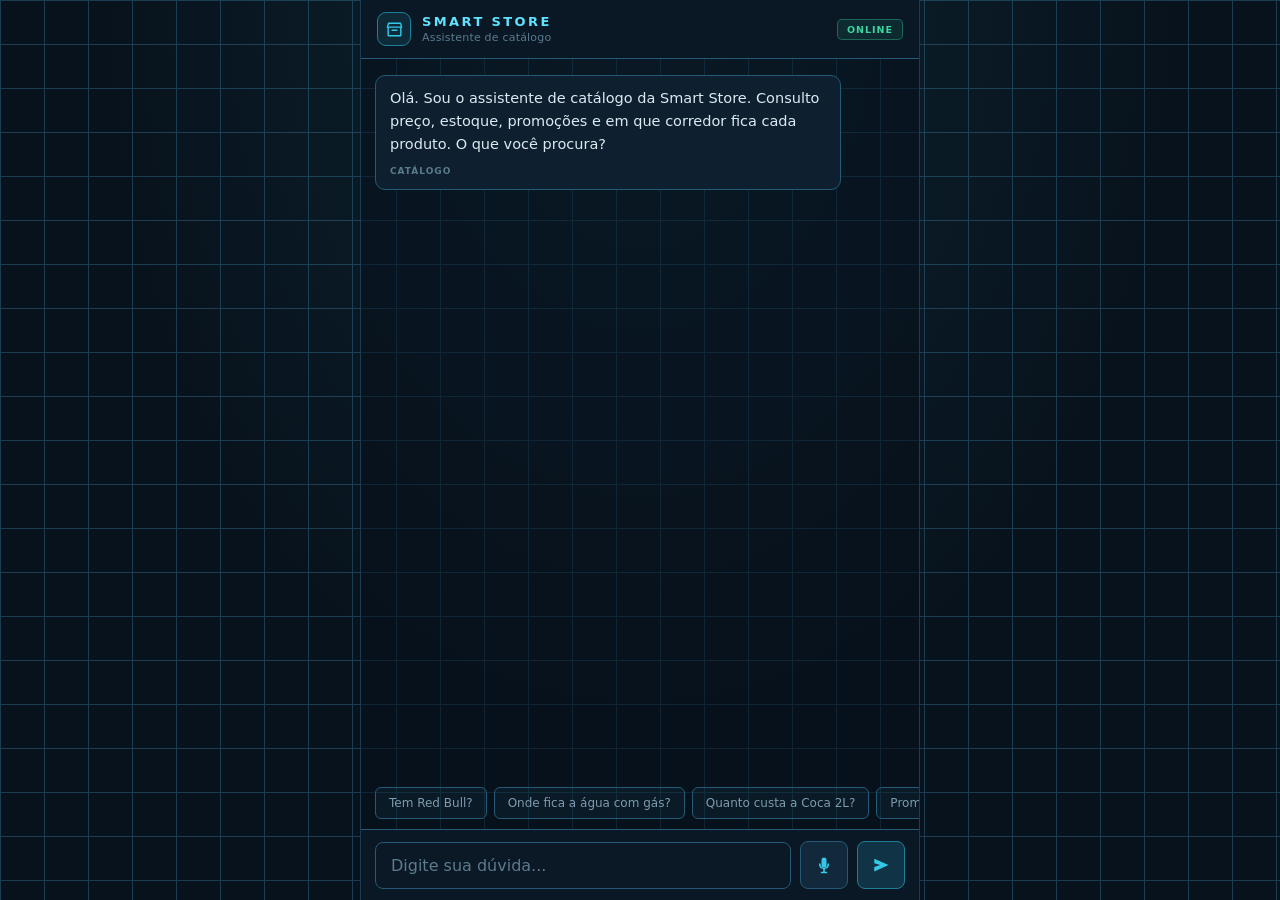
==== AutonomousStore/Smart-store-PWA/index.html @ eeba686d "Smart Store: app do cliente e painel admin como PWA" ====
<!DOCTYPE html>
<html lang="pt-BR">
<head>
<meta charset="utf-8">
<meta name="viewport" content="width=device-width, initial-scale=1, viewport-fit=cover, maximum-scale=1, user-scalable=no">
<meta name="theme-color" content="#0A1420">
<meta name="apple-mobile-web-app-capable" content="yes">
<meta name="apple-mobile-web-app-status-bar-style" content="black-translucent">
<meta name="description" content="Assistente de catálogo da Smart Store — preço, estoque, promoções e localização dos produtos.">
<link rel="manifest" href="manifest.webmanifest">
<link rel="apple-touch-icon" href="icons/icon-192.png">
<title>Smart Store — Catálogo</title>
<style>
  :root{
    --bg:#08121C; --bg2:#0B1826; --panel:#0E2030; --panel2:#12293B;
    --linha:#1B3C52; --linha2:#245A76;
    --ciano:#35C8E8; --ciano-forte:#5FE3FF; --ciano-fraco:#1E7E99;
    --txt:#DCE9F0; --dim:#7E9BAD; --dim2:#5B7B8E;
    --ok:#3ED6A0; --alerta:#F0A93C; --erro:#F06A6A;
    --topo: env(safe-area-inset-top, 0px);
    --base: env(safe-area-inset-bottom, 0px);
  }
  *{box-sizing:border-box;margin:0;padding:0;-webkit-tap-highlight-color:transparent}
  html,body{height:100%;overflow:hidden}
  body{
    font-family:'Segoe UI',system-ui,-apple-system,sans-serif;
    background:var(--bg); color:var(--txt);
    display:flex; flex-direction:column; align-items:center;
  }
  body::before{
    content:"";position:fixed;inset:0;z-index:-1;
    background:
      radial-gradient(ellipse at 50% 0%, rgba(53,200,232,.10), transparent 60%),
      linear-gradient(var(--linha) 1px, transparent 1px),
      linear-gradient(90deg, var(--linha) 1px, transparent 1px),
      var(--bg);
    background-size:auto, 44px 44px, 44px 44px, auto;
  }

  /* no celular ocupa a tela toda; no desktop vira uma coluna centralizada */
  .app{
    width:100%; max-width:560px; height:100%;
    display:flex; flex-direction:column; position:relative;
    background:rgba(8,18,28,.55);
  }
  @media(min-width:600px){
    .app{border-left:1px solid var(--linha);border-right:1px solid var(--linha)}
  }

  /* ---------- topo ---------- */
  header{
    padding:calc(12px + var(--topo)) 16px 12px;
    background:rgba(11,24,38,.92);
    border-bottom:1px solid var(--linha2);
    display:flex; align-items:center; gap:11px; flex-shrink:0;
  }
  .marca{
    width:34px;height:34px;border-radius:9px;flex-shrink:0;
    border:1px solid var(--ciano-fraco);background:rgba(53,200,232,.10);
    display:flex;align-items:center;justify-content:center;color:var(--ciano);
  }
  header h1{
    font-size:13px;font-weight:700;color:var(--ciano-forte);
    letter-spacing:2.4px;text-transform:uppercase;line-height:1.3;
  }
  header p{font-size:11px;color:var(--dim2);letter-spacing:.2px}
  .estado{
    margin-left:auto;font-size:9.5px;font-weight:700;letter-spacing:1px;text-transform:uppercase;
    color:var(--ok);border:1px solid rgba(62,214,160,.35);background:rgba(62,214,160,.10);
    padding:4px 9px;border-radius:5px;
  }
  .estado.ouvindo{color:var(--alerta);border-color:rgba(240,169,60,.35);background:rgba(240,169,60,.10)}
  .estado.pensando{color:var(--ciano);border-color:rgba(53,200,232,.35);background:rgba(53,200,232,.10)}

  /* ---------- conversa ---------- */
  .log{flex:1;overflow-y:auto;padding:16px 14px;display:flex;flex-direction:column;gap:10px;-webkit-overflow-scrolling:touch}
  .log::-webkit-scrollbar{width:5px}
  .log::-webkit-scrollbar-thumb{background:var(--linha2);border-radius:3px}

  .msg{max-width:88%;font-size:14.5px;line-height:1.6;padding:11px 14px;border-radius:10px;white-space:pre-line;word-break:break-word}
  .eu{align-self:flex-end;background:rgba(53,200,232,.14);border:1px solid var(--ciano-fraco);color:#E6F7FC}
  .ass{align-self:flex-start;background:var(--panel);border:1px solid var(--linha2)}
  .via{font-size:9px;color:var(--dim2);margin-top:7px;display:block;font-weight:700;text-transform:uppercase;letter-spacing:1px}

  .card{align-self:flex-start;width:92%;background:var(--panel);border:1px solid var(--linha2);border-radius:10px;padding:12px 14px;font-size:13px}
  .card h4{font-size:13px;font-weight:700;margin-bottom:9px;color:var(--ciano-forte);letter-spacing:.3px}
  .lin{display:flex;justify-content:space-between;gap:12px;padding:6px 0;border-bottom:1px solid var(--linha)}
  .lin:last-child{border:0}
  .lin span:first-child{color:var(--dim2);flex-shrink:0;font-size:12px}
  .lin span:last-child{text-align:right;font-weight:600}
  .marca-tag{display:inline-block;font-size:9px;padding:3px 8px;border-radius:4px;margin-left:7px;font-weight:700;letter-spacing:.6px;text-transform:uppercase;vertical-align:middle}
  .m-ok{background:rgba(62,214,160,.12);color:var(--ok);border:1px solid rgba(62,214,160,.3)}
  .m-no{background:rgba(240,106,106,.12);color:var(--erro);border:1px solid rgba(240,106,106,.3)}
  .m-pr{background:rgba(240,169,60,.12);color:var(--alerta);border:1px solid rgba(240,169,60,.3)}

  .pts{align-self:flex-start;background:var(--panel);border:1px solid var(--linha2);border-radius:10px;padding:13px 17px;display:flex;gap:5px}
  .pts i{width:6px;height:6px;border-radius:50%;background:var(--ciano);animation:pi 1.2s infinite}
  .pts i:nth-child(2){animation-delay:.2s}
  .pts i:nth-child(3){animation-delay:.4s}
  @keyframes pi{0%,60%,100%{opacity:.25}30%{opacity:1}}

  /* ---------- sugestões ---------- */
  .chips{display:flex;gap:7px;padding:0 14px 10px;overflow-x:auto;flex-shrink:0;scrollbar-width:none}
  .chips::-webkit-scrollbar{display:none}
  .chip{
    white-space:nowrap;font-size:12px;padding:8px 13px;border-radius:6px;flex-shrink:0;
    background:rgba(53,200,232,.06);border:1px solid var(--linha2);color:var(--dim);
    font-family:inherit;font-weight:500;
  }
  .chip:active{background:rgba(53,200,232,.16);color:var(--ciano-forte)}

  /* ---------- barra ---------- */
  .barra{
    display:flex;gap:9px;align-items:center;
    padding:11px 14px calc(11px + var(--base));
    background:rgba(11,24,38,.96);border-top:1px solid var(--linha2);flex-shrink:0;
  }
  .barra input{
    flex:1;min-width:0;background:var(--bg2);border:1px solid var(--linha2);border-radius:8px;
    padding:13px 15px;font-size:16px;font-family:inherit;color:var(--txt);
  }
  .barra input::placeholder{color:var(--dim2)}
  .barra input:focus{outline:0;border-color:var(--ciano);box-shadow:0 0 0 3px rgba(53,200,232,.12)}
  .bt{
    width:48px;height:48px;flex-shrink:0;border-radius:8px;
    display:flex;align-items:center;justify-content:center;
    border:1px solid var(--linha2);background:var(--panel2);color:var(--ciano);
  }
  .bt.enviar{background:rgba(53,200,232,.16);border-color:var(--ciano-fraco)}
  .bt.gravando{background:rgba(240,106,106,.18);border-color:var(--erro);color:var(--erro);animation:pu 1.1s infinite}
  .bt:disabled{opacity:.35}
  @keyframes pu{0%,100%{transform:scale(1)}50%{transform:scale(1.07)}}

  /* ---------- instalar ---------- */
  .instalar{
    position:absolute;left:12px;right:12px;bottom:calc(126px + var(--base));
    background:var(--panel);border:1px solid var(--ciano-fraco);border-radius:10px;
    padding:12px 14px;display:none;align-items:center;gap:11px;font-size:13px;z-index:20;
  }
  .instalar.on{display:flex}
  .instalar button{background:rgba(53,200,232,.18);border:1px solid var(--ciano-fraco);color:var(--ciano-forte);padding:8px 14px;border-radius:6px;font-weight:700;font-family:inherit;font-size:12.5px;margin-left:auto}
  .instalar .x{background:transparent;border:0;color:var(--dim2);padding:8px;margin-left:0}
</style>
</head>
<body>

<div class="app">

<header>
  <div class="marca">
    <svg width="19" height="19" viewBox="0 0 24 24" fill="none" stroke="currentColor" stroke-width="1.8" stroke-linecap="round" stroke-linejoin="round">
      <path d="M3 9l1.5-5h15L21 9"/><path d="M4 9h16v10a1 1 0 0 1-1 1H5a1 1 0 0 1-1-1z"/><path d="M9 13h6"/>
    </svg>
  </div>
  <div>
    <h1>Smart Store</h1>
    <p>Assistente de catálogo</p>
  </div>
  <div class="estado" id="estado">online</div>
</header>

<div class="log" id="log"></div>

<div class="chips" id="chips"></div>

<div class="barra">
  <input id="entrada" placeholder="Digite sua dúvida..." autocomplete="off" enterkeyhint="send">
  <button class="bt" id="mic" aria-label="Falar">
    <svg width="20" height="20" viewBox="0 0 24 24" fill="currentColor"><path d="M12 15a3 3 0 0 0 3-3V6a3 3 0 0 0-6 0v6a3 3 0 0 0 3 3z"/><path d="M18 11a1 1 0 1 0-2 0 4 4 0 0 1-8 0 1 1 0 1 0-2 0 6 6 0 0 0 5 5.91V20H9a1 1 0 1 0 0 2h6a1 1 0 1 0 0-2h-2v-3.09A6 6 0 0 0 18 11z"/></svg>
  </button>
  <button class="bt enviar" id="enviar" aria-label="Enviar">
    <svg width="18" height="18" viewBox="0 0 24 24" fill="currentColor"><path d="M3 20.5v-6l8-2.5-8-2.5v-6l19 8.5z"/></svg>
  </button>
</div>

<div class="instalar" id="instalar">
  <div>Instalar na tela inicial</div>
  <button id="btInstalar">Instalar</button>
  <button class="x" id="btFechar" aria-label="Fechar">✕</button>
</div>

</div>

<script src="shared/dados.js"></script>
<script>
const log=document.getElementById('log'), entrada=document.getElementById('entrada'),
      estado=document.getElementById('estado');
const HIST=[];

function setEstado(e){
  estado.className='estado'+(e?' '+e:'');
  estado.textContent = e || 'online';
}

/* ---------- entrada por voz (opcional) ---------- */
const SR = window.SpeechRecognition || window.webkitSpeechRecognition;
let rec=null, gravando=false;
const mic=document.getElementById('mic');

if(SR){
  rec=new SR(); rec.lang='pt-BR'; rec.continuous=false; rec.interimResults=true;
  rec.onstart=()=>{ gravando=true; mic.classList.add('gravando'); setEstado('ouvindo'); };
  rec.onresult=ev=>{
    let t='';
    for(let i=ev.resultIndex;i<ev.results.length;i++) t+=ev.results[i][0].transcript;
    entrada.value=t;
    if(ev.results[ev.results.length-1].isFinal) enviar(t);
  };
  rec.onerror=()=>{ gravando=false; mic.classList.remove('gravando'); setEstado(''); };
  rec.onend=()=>{ gravando=false; mic.classList.remove('gravando'); if(estado.textContent==='ouvindo') setEstado(''); };
}else{
  mic.disabled=true;
}
mic.onclick=()=>{
  if(!rec) return;
  if(gravando){ rec.stop(); return; }
  try{ rec.start(); }catch(e){}
};

/* ---------- render ---------- */
function bolha(txt, quem, via){
  const d=document.createElement('div');
  d.className='msg '+quem; d.textContent=txt;
  if(via){ const s=document.createElement('span'); s.className='via'; s.textContent=via; d.appendChild(s); }
  log.appendChild(d); log.scrollTop=log.scrollHeight; return d;
}
function cartao(c){
  const d=document.createElement('div'); d.className='card';
  let tags = c.esgotado ? '<span class="marca-tag m-no">esgotado</span>' : '<span class="marca-tag m-ok">em estoque</span>';
  if(c.promo) tags += '<span class="marca-tag m-pr">promoção</span>';
  d.innerHTML = '<h4>'+c.titulo+(c.linhas.length<=2?'':tags)+'</h4>'+
    c.linhas.map(l=>'<div class="lin"><span>'+l[0]+'</span><span>'+l[1]+'</span></div>').join('');
  log.appendChild(d); log.scrollTop=log.scrollHeight;
}
function pensando(){
  const d=document.createElement('div'); d.className='pts';
  d.innerHTML='<i></i><i></i><i></i>';
  log.appendChild(d); log.scrollTop=log.scrollHeight; return d;
}

/* ---------- fluxo ---------- */
async function enviar(txt){
  txt=(txt||'').trim(); if(!txt) return;
  bolha(txt,'eu'); entrada.value='';
  HIST.push({role:'user', content:txt});
  if(HIST.length>8) HIST.splice(0, HIST.length-8);

  const local = responderLocal(txt);
  if(local){
    Dados.registrarPergunta(txt, !local.esgotado, local.produto||'');
    bolha(local.fala,'ass','catálogo');
    if(local.card) cartao(local.card);
    HIST.push({role:'assistant', content:local.fala});
    return;
  }

  Dados.registrarPergunta(txt, false, '');

  const cfg = Dados.config();
  if(!cfg.smartgoUrl && !cfg.orKey){
    const f='Não encontrei essa informação no catálogo. Posso consultar energéticos, refrigerantes, águas, sucos, cervejas, salgadinhos e mercearia.';
    bolha(f,'ass','catálogo'); HIST.push({role:'assistant', content:f});
    return;
  }

  const d=pensando(); setEstado('pensando');
  try{
    const r = cfg.smartgoUrl ? await responderSmartGO(txt, HIST) : await responderLLM(HIST);
    d.remove(); setEstado('');
    bolha(r.fala,'ass',r.via);
    HIST.push({role:'assistant', content:r.fala});
  }catch(e){
    d.remove(); setEstado('');
    bolha('Não consegui consultar agora. Tente novamente em instantes.','ass','erro: '+e.message);
  }
}

document.getElementById('enviar').onclick=()=>enviar(entrada.value);
entrada.addEventListener('keydown', e=>{ if(e.key==='Enter'){ e.preventDefault(); enviar(entrada.value); } });

const SUGESTOES=['Tem Red Bull?','Onde fica a água com gás?','Quanto custa a Coca 2L?','Promoções de hoje','Quais energéticos vocês têm?'];
const chips=document.getElementById('chips');
SUGESTOES.forEach(s=>{
  const b=document.createElement('button');
  b.className='chip'; b.textContent=s;
  b.onclick=()=>enviar(s);
  chips.appendChild(b);
});

bolha('Olá. Sou o assistente de catálogo da Smart Store. Consulto preço, estoque, promoções e em que corredor fica cada produto. O que você procura?','ass','catálogo');

/* ---------- PWA ---------- */
if('serviceWorker' in navigator){
  window.addEventListener('load',()=>navigator.serviceWorker.register('sw.js').catch(()=>{}));
}
let promptInstalar=null;
const barraInstalar=document.getElementById('instalar');
window.addEventListener('beforeinstallprompt', e=>{
  e.preventDefault(); promptInstalar=e;
  if(!sessionStorage.getItem('ss_instalar_off')) barraInstalar.classList.add('on');
});
document.getElementById('btInstalar').onclick=()=>{
  barraInstalar.classList.remove('on');
  if(promptInstalar){ promptInstalar.prompt(); promptInstalar=null; }
};
document.getElementById('btFechar').onclick=()=>{
  barraInstalar.classList.remove('on');
  sessionStorage.setItem('ss_instalar_off','1');
};
</script>
</body>
</html>
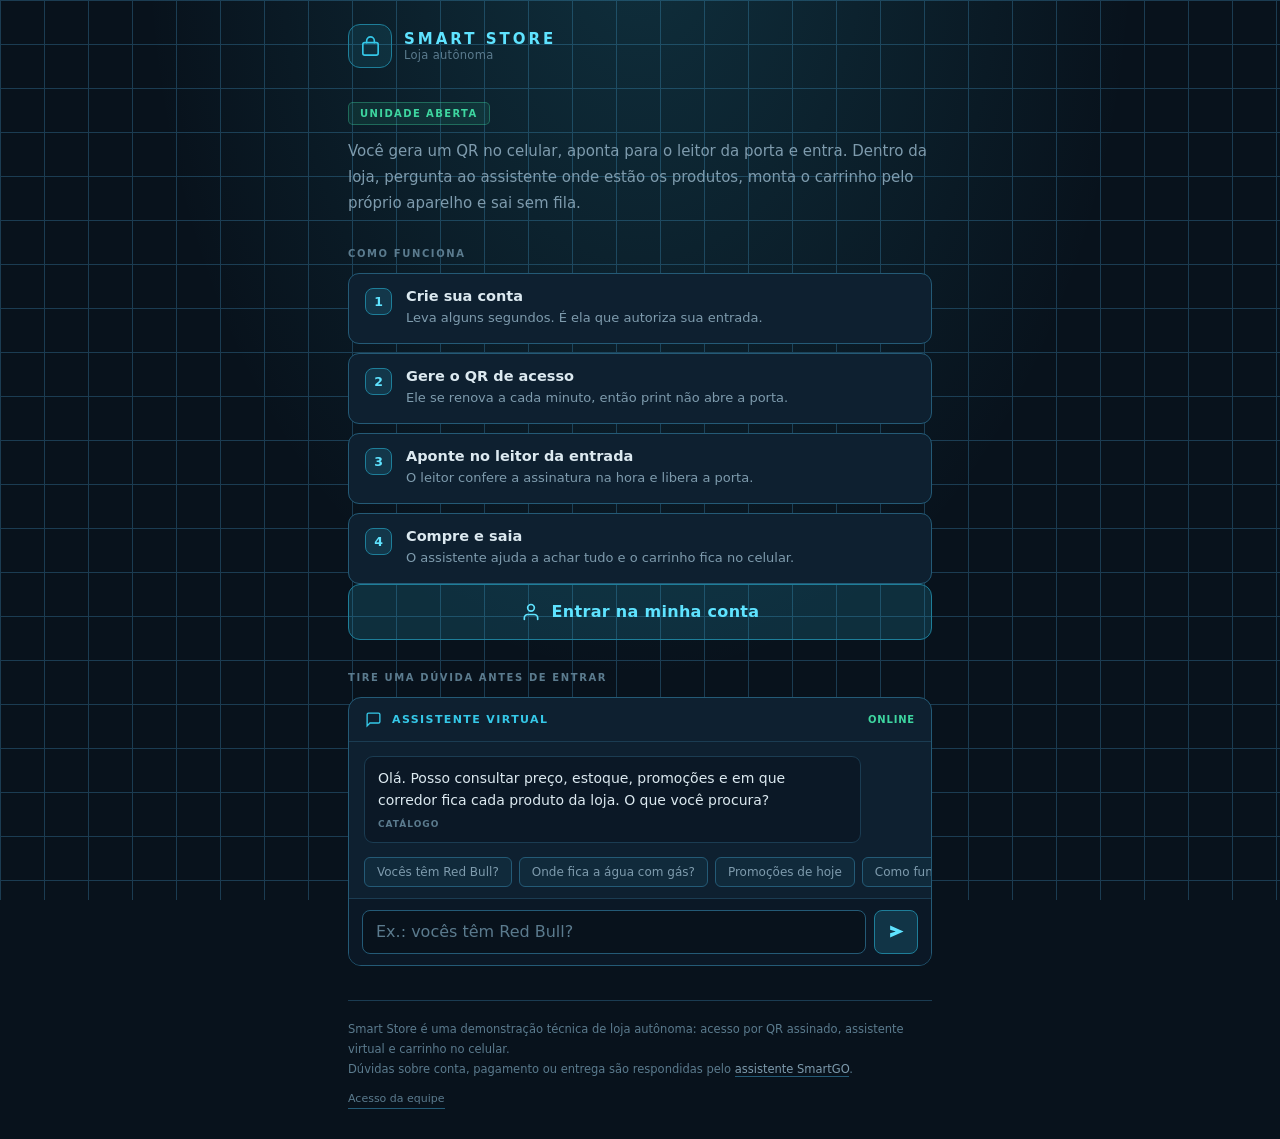
==== commit 2fe534d5: "redesign visual do cliente e do admin, licenca MIT e trabalho acumulado" ====
--- a/AutonomousStore/Smart-store-PWA/index.html
+++ b/AutonomousStore/Smart-store-PWA/index.html
@@ -2,311 +2,263 @@
 <html lang="pt-BR">
 <head>
 <meta charset="utf-8">
-<meta name="viewport" content="width=device-width, initial-scale=1, viewport-fit=cover, maximum-scale=1, user-scalable=no">
-<meta name="theme-color" content="#0A1420">
+<meta name="viewport" content="width=device-width, initial-scale=1, viewport-fit=cover">
+<meta name="theme-color" content="#08121C">
 <meta name="apple-mobile-web-app-capable" content="yes">
-<meta name="apple-mobile-web-app-status-bar-style" content="black-translucent">
-<meta name="description" content="Assistente de catálogo da Smart Store — preço, estoque, promoções e localização dos produtos.">
+<meta name="description" content="Smart Store — loja autônoma com acesso por QR, assistente virtual e carrinho no celular.">
 <link rel="manifest" href="manifest.webmanifest">
 <link rel="apple-touch-icon" href="icons/icon-192.png">
-<title>Smart Store — Catálogo</title>
+<title>Smart Store — Loja autônoma</title>
 <style>
   :root{
     --bg:#08121C; --bg2:#0B1826; --panel:#0E2030; --panel2:#12293B;
     --linha:#1B3C52; --linha2:#245A76;
     --ciano:#35C8E8; --ciano-forte:#5FE3FF; --ciano-fraco:#1E7E99;
     --txt:#DCE9F0; --dim:#7E9BAD; --dim2:#5B7B8E;
-    --ok:#3ED6A0; --alerta:#F0A93C; --erro:#F06A6A;
+    --ok:#3ED6A0; --alerta:#F0A93C;
     --topo: env(safe-area-inset-top, 0px);
     --base: env(safe-area-inset-bottom, 0px);
   }
   *{box-sizing:border-box;margin:0;padding:0;-webkit-tap-highlight-color:transparent}
-  html,body{height:100%;overflow:hidden}
   body{
     font-family:'Segoe UI',system-ui,-apple-system,sans-serif;
-    background:var(--bg); color:var(--txt);
-    display:flex; flex-direction:column; align-items:center;
+    background:var(--bg);color:var(--txt);min-height:100vh;
+    display:flex;flex-direction:column;align-items:center;
   }
   body::before{
     content:"";position:fixed;inset:0;z-index:-1;
     background:
-      radial-gradient(ellipse at 50% 0%, rgba(53,200,232,.10), transparent 60%),
+      radial-gradient(ellipse at 50% -10%, rgba(53,200,232,.16), transparent 55%),
       linear-gradient(var(--linha) 1px, transparent 1px),
       linear-gradient(90deg, var(--linha) 1px, transparent 1px),
       var(--bg);
     background-size:auto, 44px 44px, 44px 44px, auto;
   }
-
-  /* no celular ocupa a tela toda; no desktop vira uma coluna centralizada */
-  .app{
-    width:100%; max-width:560px; height:100%;
-    display:flex; flex-direction:column; position:relative;
-    background:rgba(8,18,28,.55);
-  }
-  @media(min-width:600px){
-    .app{border-left:1px solid var(--linha);border-right:1px solid var(--linha)}
-  }
+  .pg{width:100%;max-width:620px;padding:calc(24px + var(--topo)) 18px calc(30px + var(--base))}
 
   /* ---------- topo ---------- */
-  header{
-    padding:calc(12px + var(--topo)) 16px 12px;
-    background:rgba(11,24,38,.92);
-    border-bottom:1px solid var(--linha2);
-    display:flex; align-items:center; gap:11px; flex-shrink:0;
-  }
-  .marca{
-    width:34px;height:34px;border-radius:9px;flex-shrink:0;
-    border:1px solid var(--ciano-fraco);background:rgba(53,200,232,.10);
-    display:flex;align-items:center;justify-content:center;color:var(--ciano);
-  }
-  header h1{
-    font-size:13px;font-weight:700;color:var(--ciano-forte);
-    letter-spacing:2.4px;text-transform:uppercase;line-height:1.3;
-  }
-  header p{font-size:11px;color:var(--dim2);letter-spacing:.2px}
-  .estado{
-    margin-left:auto;font-size:9.5px;font-weight:700;letter-spacing:1px;text-transform:uppercase;
+  .topo{display:flex;align-items:center;gap:12px;margin-bottom:34px}
+  .marca{width:44px;height:44px;border-radius:12px;border:1px solid var(--ciano-fraco);background:rgba(53,200,232,.10);display:flex;align-items:center;justify-content:center;color:var(--ciano);flex-shrink:0}
+  .topo h1{font-size:15px;font-weight:700;color:var(--ciano-forte);letter-spacing:3px;text-transform:uppercase;line-height:1.2}
+  .topo p{font-size:11.5px;color:var(--dim2);letter-spacing:.3px}
+
+  /* ---------- chamada ---------- */
+  .hero{margin-bottom:30px}
+  .selo{
+    display:inline-block;font-size:10px;font-weight:700;letter-spacing:1.4px;text-transform:uppercase;
     color:var(--ok);border:1px solid rgba(62,214,160,.35);background:rgba(62,214,160,.10);
-    padding:4px 9px;border-radius:5px;
-  }
-  .estado.ouvindo{color:var(--alerta);border-color:rgba(240,169,60,.35);background:rgba(240,169,60,.10)}
-  .estado.pensando{color:var(--ciano);border-color:rgba(53,200,232,.35);background:rgba(53,200,232,.10)}
-
-  /* ---------- conversa ---------- */
-  .log{flex:1;overflow-y:auto;padding:16px 14px;display:flex;flex-direction:column;gap:10px;-webkit-overflow-scrolling:touch}
-  .log::-webkit-scrollbar{width:5px}
-  .log::-webkit-scrollbar-thumb{background:var(--linha2);border-radius:3px}
-
-  .msg{max-width:88%;font-size:14.5px;line-height:1.6;padding:11px 14px;border-radius:10px;white-space:pre-line;word-break:break-word}
-  .eu{align-self:flex-end;background:rgba(53,200,232,.14);border:1px solid var(--ciano-fraco);color:#E6F7FC}
-  .ass{align-self:flex-start;background:var(--panel);border:1px solid var(--linha2)}
-  .via{font-size:9px;color:var(--dim2);margin-top:7px;display:block;font-weight:700;text-transform:uppercase;letter-spacing:1px}
-
-  .card{align-self:flex-start;width:92%;background:var(--panel);border:1px solid var(--linha2);border-radius:10px;padding:12px 14px;font-size:13px}
-  .card h4{font-size:13px;font-weight:700;margin-bottom:9px;color:var(--ciano-forte);letter-spacing:.3px}
-  .lin{display:flex;justify-content:space-between;gap:12px;padding:6px 0;border-bottom:1px solid var(--linha)}
-  .lin:last-child{border:0}
-  .lin span:first-child{color:var(--dim2);flex-shrink:0;font-size:12px}
-  .lin span:last-child{text-align:right;font-weight:600}
-  .marca-tag{display:inline-block;font-size:9px;padding:3px 8px;border-radius:4px;margin-left:7px;font-weight:700;letter-spacing:.6px;text-transform:uppercase;vertical-align:middle}
-  .m-ok{background:rgba(62,214,160,.12);color:var(--ok);border:1px solid rgba(62,214,160,.3)}
-  .m-no{background:rgba(240,106,106,.12);color:var(--erro);border:1px solid rgba(240,106,106,.3)}
-  .m-pr{background:rgba(240,169,60,.12);color:var(--alerta);border:1px solid rgba(240,169,60,.3)}
-
-  .pts{align-self:flex-start;background:var(--panel);border:1px solid var(--linha2);border-radius:10px;padding:13px 17px;display:flex;gap:5px}
-  .pts i{width:6px;height:6px;border-radius:50%;background:var(--ciano);animation:pi 1.2s infinite}
-  .pts i:nth-child(2){animation-delay:.2s}
-  .pts i:nth-child(3){animation-delay:.4s}
-  @keyframes pi{0%,60%,100%{opacity:.25}30%{opacity:1}}
-
-  /* ---------- sugestões ---------- */
-  .chips{display:flex;gap:7px;padding:0 14px 10px;overflow-x:auto;flex-shrink:0;scrollbar-width:none}
-  .chips::-webkit-scrollbar{display:none}
-  .chip{
-    white-space:nowrap;font-size:12px;padding:8px 13px;border-radius:6px;flex-shrink:0;
-    background:rgba(53,200,232,.06);border:1px solid var(--linha2);color:var(--dim);
-    font-family:inherit;font-weight:500;
-  }
-  .chip:active{background:rgba(53,200,232,.16);color:var(--ciano-forte)}
-
-  /* ---------- barra ---------- */
-  .barra{
-    display:flex;gap:9px;align-items:center;
-    padding:11px 14px calc(11px + var(--base));
-    background:rgba(11,24,38,.96);border-top:1px solid var(--linha2);flex-shrink:0;
-  }
-  .barra input{
-    flex:1;min-width:0;background:var(--bg2);border:1px solid var(--linha2);border-radius:8px;
-    padding:13px 15px;font-size:16px;font-family:inherit;color:var(--txt);
-  }
-  .barra input::placeholder{color:var(--dim2)}
-  .barra input:focus{outline:0;border-color:var(--ciano);box-shadow:0 0 0 3px rgba(53,200,232,.12)}
-  .bt{
-    width:48px;height:48px;flex-shrink:0;border-radius:8px;
-    display:flex;align-items:center;justify-content:center;
-    border:1px solid var(--linha2);background:var(--panel2);color:var(--ciano);
-  }
-  .bt.enviar{background:rgba(53,200,232,.16);border-color:var(--ciano-fraco)}
-  .bt.gravando{background:rgba(240,106,106,.18);border-color:var(--erro);color:var(--erro);animation:pu 1.1s infinite}
-  .bt:disabled{opacity:.35}
-  @keyframes pu{0%,100%{transform:scale(1)}50%{transform:scale(1.07)}}
-
-  /* ---------- instalar ---------- */
-  .instalar{
-    position:absolute;left:12px;right:12px;bottom:calc(126px + var(--base));
-    background:var(--panel);border:1px solid var(--ciano-fraco);border-radius:10px;
-    padding:12px 14px;display:none;align-items:center;gap:11px;font-size:13px;z-index:20;
-  }
-  .instalar.on{display:flex}
-  .instalar button{background:rgba(53,200,232,.18);border:1px solid var(--ciano-fraco);color:var(--ciano-forte);padding:8px 14px;border-radius:6px;font-weight:700;font-family:inherit;font-size:12.5px;margin-left:auto}
-  .instalar .x{background:transparent;border:0;color:var(--dim2);padding:8px;margin-left:0}
+    padding:5px 11px;border-radius:5px;margin-bottom:14px;
+  }
+  .hero h2{font-size:27px;font-weight:600;line-height:1.28;margin-bottom:13px}
+  .hero h2 b{color:var(--ciano-forte);font-weight:600}
+  .hero p{font-size:15px;color:var(--dim);line-height:1.72}
+
+  /* ---------- como funciona ---------- */
+  .secao{font-size:10px;font-weight:700;letter-spacing:1.6px;text-transform:uppercase;color:var(--dim2);margin:32px 0 14px}
+  .passos{display:flex;flex-direction:column;gap:9px}
+  .passo{
+    background:var(--panel);border:1px solid var(--linha2);border-radius:11px;
+    padding:14px 16px;display:flex;gap:14px;align-items:flex-start;
+  }
+  .num{
+    width:27px;height:27px;border-radius:8px;flex-shrink:0;
+    background:rgba(53,200,232,.14);border:1px solid var(--ciano-fraco);color:var(--ciano-forte);
+    display:flex;align-items:center;justify-content:center;font-size:12.5px;font-weight:700;
+  }
+  .passo b{font-size:14.5px;font-weight:600;display:block;margin-bottom:3px}
+  .passo span{font-size:13px;color:var(--dim);line-height:1.6}
+
+  /* ---------- entrar ---------- */
+  .entrar{
+    display:flex;align-items:center;justify-content:center;gap:11px;
+    text-decoration:none;color:var(--ciano-forte);
+    background:rgba(53,200,232,.16);border:1px solid var(--ciano-fraco);
+    border-radius:12px;padding:17px;font-size:16px;font-weight:700;letter-spacing:.3px;
+  }
+  .entrar:active{background:rgba(53,200,232,.26)}
+  .restrito{
+    display:inline-block;margin-top:10px;font-size:11px;color:var(--dim2);
+    text-decoration:none;border-bottom:1px solid var(--linha2);
+  }
+
+  /* ---------- assistente ---------- */
+  .assist{background:var(--panel);border:1px solid var(--linha2);border-radius:13px;overflow:hidden}
+  .assist-h{padding:13px 16px;border-bottom:1px solid var(--linha);display:flex;align-items:center;gap:10px}
+  .assist-h b{font-size:11px;letter-spacing:1.4px;text-transform:uppercase;color:var(--ciano);font-weight:700}
+  .assist-h em{margin-left:auto;font-size:10px;color:var(--ok);font-style:normal;font-weight:700;letter-spacing:.8px;text-transform:uppercase}
+  .conversa{max-height:270px;overflow-y:auto;padding:14px 15px;display:flex;flex-direction:column;gap:9px}
+  .conversa::-webkit-scrollbar{width:5px}
+  .conversa::-webkit-scrollbar-thumb{background:var(--linha2);border-radius:3px}
+  .m{max-width:90%;font-size:14px;line-height:1.6;padding:10px 13px;border-radius:9px;white-space:pre-line}
+  .m.eu{align-self:flex-end;background:rgba(53,200,232,.14);border:1px solid var(--ciano-fraco);color:#E6F7FC}
+  .m.ia{align-self:flex-start;background:var(--bg2);border:1px solid var(--linha)}
+  .m .via{font-size:9px;color:var(--dim2);margin-top:6px;display:block;font-weight:700;text-transform:uppercase;letter-spacing:1px}
+  .fichinha{align-self:flex-start;width:94%;background:var(--bg2);border:1px solid var(--linha);border-radius:9px;padding:11px 13px;font-size:12.5px}
+  .fichinha h4{font-size:12.5px;color:var(--ciano-forte);margin-bottom:7px;font-weight:700}
+  .fichinha .l{display:flex;justify-content:space-between;gap:10px;padding:5px 0;border-bottom:1px solid var(--linha)}
+  .fichinha .l:last-child{border:0}
+  .fichinha .l span:first-child{color:var(--dim2)}
+  .fichinha .l span:last-child{font-weight:600}
+  .sug{display:flex;gap:7px;padding:0 15px 11px;overflow-x:auto;scrollbar-width:none}
+  .sug::-webkit-scrollbar{display:none}
+  .sug button{white-space:nowrap;font-size:12px;padding:7px 12px;border-radius:6px;background:rgba(53,200,232,.06);border:1px solid var(--linha2);color:var(--dim);font-family:inherit;flex-shrink:0}
+  .campo{display:flex;gap:8px;padding:11px 13px;border-top:1px solid var(--linha);background:var(--bg2)}
+  .campo input{flex:1;min-width:0;background:var(--bg);border:1px solid var(--linha2);border-radius:8px;padding:11px 13px;font-size:16px;font-family:inherit;color:var(--txt)}
+  .campo input::placeholder{color:var(--dim2)}
+  .campo input:focus{outline:0;border-color:var(--ciano)}
+  .campo button{width:44px;height:44px;flex-shrink:0;border-radius:8px;border:1px solid var(--ciano-fraco);background:rgba(53,200,232,.16);color:var(--ciano-forte);display:flex;align-items:center;justify-content:center}
+
+  footer{margin-top:34px;padding-top:18px;border-top:1px solid var(--linha);font-size:11.5px;color:var(--dim2);line-height:1.75}
+  footer a{color:var(--dim);text-decoration:none;border-bottom:1px solid var(--linha2)}
 </style>
 </head>
 <body>
-
-<div class="app">
-
-<header>
-  <div class="marca">
-    <svg width="19" height="19" viewBox="0 0 24 24" fill="none" stroke="currentColor" stroke-width="1.8" stroke-linecap="round" stroke-linejoin="round">
-      <path d="M3 9l1.5-5h15L21 9"/><path d="M4 9h16v10a1 1 0 0 1-1 1H5a1 1 0 0 1-1-1z"/><path d="M9 13h6"/>
-    </svg>
-  </div>
-  <div>
-    <h1>Smart Store</h1>
-    <p>Assistente de catálogo</p>
-  </div>
-  <div class="estado" id="estado">online</div>
-</header>
-
-<div class="log" id="log"></div>
-
-<div class="chips" id="chips"></div>
-
-<div class="barra">
-  <input id="entrada" placeholder="Digite sua dúvida..." autocomplete="off" enterkeyhint="send">
-  <button class="bt" id="mic" aria-label="Falar">
-    <svg width="20" height="20" viewBox="0 0 24 24" fill="currentColor"><path d="M12 15a3 3 0 0 0 3-3V6a3 3 0 0 0-6 0v6a3 3 0 0 0 3 3z"/><path d="M18 11a1 1 0 1 0-2 0 4 4 0 0 1-8 0 1 1 0 1 0-2 0 6 6 0 0 0 5 5.91V20H9a1 1 0 1 0 0 2h6a1 1 0 1 0 0-2h-2v-3.09A6 6 0 0 0 18 11z"/></svg>
-  </button>
-  <button class="bt enviar" id="enviar" aria-label="Enviar">
-    <svg width="18" height="18" viewBox="0 0 24 24" fill="currentColor"><path d="M3 20.5v-6l8-2.5-8-2.5v-6l19 8.5z"/></svg>
-  </button>
+<div class="pg">
+
+  <div class="topo">
+    <div class="marca">
+      <svg width="23" height="23" viewBox="0 0 24 24" fill="none" stroke="currentColor" stroke-width="1.7" stroke-linecap="round" stroke-linejoin="round">
+        <path d="M8 8V6a4 4 0 0 1 8 0v2"/><rect x="4" y="8" width="16" height="13" rx="2"/>
+      </svg>
+    </div>
+    <div>
+      <h1>Smart Store</h1>
+      <p>Loja autônoma</p>
+    </div>
+  </div>
+
+  <div class="hero">
+    <div class="selo">Unidade aberta</div>
+    <p>Você gera um QR no celular, aponta para o leitor da porta e entra. Dentro da loja, pergunta ao assistente onde estão os produtos, monta o carrinho pelo próprio aparelho e sai sem fila.</p>
+  </div>
+
+  <div class="secao">Como funciona</div>
+  <div class="passos">
+    <div class="passo">
+      <div class="num">1</div>
+      <div><b>Crie sua conta</b><span>Leva alguns segundos. É ela que autoriza sua entrada.</span></div>
+    </div>
+    <div class="passo">
+      <div class="num">2</div>
+      <div><b>Gere o QR de acesso</b><span>Ele se renova a cada minuto, então print não abre a porta.</span></div>
+    </div>
+    <div class="passo">
+      <div class="num">3</div>
+      <div><b>Aponte no leitor da entrada</b><span>O leitor confere a assinatura na hora e libera a porta.</span></div>
+    </div>
+    <div class="passo">
+      <div class="num">4</div>
+      <div><b>Compre e saia</b><span>O assistente ajuda a achar tudo e o carrinho fica no celular.</span></div>
+    </div>
+  </div>
+
+  <a class="entrar" href="cliente/">
+    <svg width="20" height="20" viewBox="0 0 24 24" fill="none" stroke="currentColor" stroke-width="2" stroke-linecap="round"><path d="M20 21v-2a4 4 0 0 0-4-4H8a4 4 0 0 0-4 4v2"/><circle cx="12" cy="7" r="4"/></svg>
+    Entrar na minha conta
+  </a>
+
+  <div class="secao">Tire uma dúvida antes de entrar</div>
+  <div class="assist">
+    <div class="assist-h">
+      <svg width="17" height="17" viewBox="0 0 24 24" fill="none" stroke="var(--ciano)" stroke-width="1.9" stroke-linecap="round"><path d="M21 15a2 2 0 0 1-2 2H7l-4 4V5a2 2 0 0 1 2-2h14a2 2 0 0 1 2 2z"/></svg>
+      <b>Assistente virtual</b>
+      <em id="est">online</em>
+    </div>
+    <div class="conversa" id="conversa"></div>
+    <div class="sug" id="sug"></div>
+    <div class="campo">
+      <input id="ent" placeholder="Ex.: vocês têm Red Bull?" autocomplete="off" enterkeyhint="send">
+      <button id="env" aria-label="Enviar">
+        <svg width="17" height="17" viewBox="0 0 24 24" fill="currentColor"><path d="M3 20.5v-6l8-2.5-8-2.5v-6l19 8.5z"/></svg>
+      </button>
+    </div>
+  </div>
+
+  <footer>
+    Smart Store é uma demonstração técnica de loja autônoma: acesso por QR assinado, assistente virtual e carrinho no celular.<br>
+    Dúvidas sobre conta, pagamento ou entrega são respondidas pelo <a href="#" id="lnkSg">assistente SmartGO</a>.
+    <br><a class="restrito" href="admin/">Acesso da equipe</a>
+  </footer>
+
 </div>
 
-<div class="instalar" id="instalar">
-  <div>Instalar na tela inicial</div>
-  <button id="btInstalar">Instalar</button>
-  <button class="x" id="btFechar" aria-label="Fechar">✕</button>
-</div>
-
-</div>
-
 <script src="shared/dados.js"></script>
+<script src="shared/acesso.js"></script>
 <script>
-const log=document.getElementById('log'), entrada=document.getElementById('entrada'),
-      estado=document.getElementById('estado');
+const conversa=document.getElementById('conversa'), ent=document.getElementById('ent');
 const HIST=[];
 
-function setEstado(e){
-  estado.className='estado'+(e?' '+e:'');
-  estado.textContent = e || 'online';
-}
-
-/* ---------- entrada por voz (opcional) ---------- */
-const SR = window.SpeechRecognition || window.webkitSpeechRecognition;
-let rec=null, gravando=false;
-const mic=document.getElementById('mic');
-
-if(SR){
-  rec=new SR(); rec.lang='pt-BR'; rec.continuous=false; rec.interimResults=true;
-  rec.onstart=()=>{ gravando=true; mic.classList.add('gravando'); setEstado('ouvindo'); };
-  rec.onresult=ev=>{
-    let t='';
-    for(let i=ev.resultIndex;i<ev.results.length;i++) t+=ev.results[i][0].transcript;
-    entrada.value=t;
-    if(ev.results[ev.results.length-1].isFinal) enviar(t);
-  };
-  rec.onerror=()=>{ gravando=false; mic.classList.remove('gravando'); setEstado(''); };
-  rec.onend=()=>{ gravando=false; mic.classList.remove('gravando'); if(estado.textContent==='ouvindo') setEstado(''); };
-}else{
-  mic.disabled=true;
-}
-mic.onclick=()=>{
-  if(!rec) return;
-  if(gravando){ rec.stop(); return; }
-  try{ rec.start(); }catch(e){}
-};
-
-/* ---------- render ---------- */
 function bolha(txt, quem, via){
   const d=document.createElement('div');
-  d.className='msg '+quem; d.textContent=txt;
+  d.className='m '+quem; d.textContent=txt;
   if(via){ const s=document.createElement('span'); s.className='via'; s.textContent=via; d.appendChild(s); }
-  log.appendChild(d); log.scrollTop=log.scrollHeight; return d;
-}
-function cartao(c){
-  const d=document.createElement('div'); d.className='card';
-  let tags = c.esgotado ? '<span class="marca-tag m-no">esgotado</span>' : '<span class="marca-tag m-ok">em estoque</span>';
-  if(c.promo) tags += '<span class="marca-tag m-pr">promoção</span>';
-  d.innerHTML = '<h4>'+c.titulo+(c.linhas.length<=2?'':tags)+'</h4>'+
-    c.linhas.map(l=>'<div class="lin"><span>'+l[0]+'</span><span>'+l[1]+'</span></div>').join('');
-  log.appendChild(d); log.scrollTop=log.scrollHeight;
-}
-function pensando(){
-  const d=document.createElement('div'); d.className='pts';
-  d.innerHTML='<i></i><i></i><i></i>';
-  log.appendChild(d); log.scrollTop=log.scrollHeight; return d;
-}
-
-/* ---------- fluxo ---------- */
+  conversa.appendChild(d); conversa.scrollTop=conversa.scrollHeight;
+}
+function ficha(c){
+  const d=document.createElement('div'); d.className='fichinha';
+  d.innerHTML='<h4>'+c.titulo+'</h4>'+c.linhas.map(l=>'<div class="l"><span>'+l[0]+'</span><span>'+l[1]+'</span></div>').join('');
+  conversa.appendChild(d); conversa.scrollTop=conversa.scrollHeight;
+}
+
 async function enviar(txt){
   txt=(txt||'').trim(); if(!txt) return;
-  bolha(txt,'eu'); entrada.value='';
+  bolha(txt,'eu'); ent.value='';
   HIST.push({role:'user', content:txt});
-  if(HIST.length>8) HIST.splice(0, HIST.length-8);
+  if(HIST.length>8) HIST.splice(0,HIST.length-8);
 
   const local = responderLocal(txt);
   if(local){
     Dados.registrarPergunta(txt, !local.esgotado, local.produto||'');
-    bolha(local.fala,'ass','catálogo');
-    if(local.card) cartao(local.card);
+    bolha(local.fala,'ia','catálogo');
+    if(local.card) ficha(local.card);
     HIST.push({role:'assistant', content:local.fala});
     return;
   }
-
   Dados.registrarPergunta(txt, false, '');
 
   const cfg = Dados.config();
   if(!cfg.smartgoUrl && !cfg.orKey){
-    const f='Não encontrei essa informação no catálogo. Posso consultar energéticos, refrigerantes, águas, sucos, cervejas, salgadinhos e mercearia.';
-    bolha(f,'ass','catálogo'); HIST.push({role:'assistant', content:f});
-    return;
-  }
-
-  const d=pensando(); setEstado('pensando');
+    const f='Não encontrei essa informação no catálogo. Posso consultar preço, estoque e localização dos produtos da loja.';
+    bolha(f,'ia','catálogo'); return;
+  }
+  document.getElementById('est').textContent='consultando';
   try{
     const r = cfg.smartgoUrl ? await responderSmartGO(txt, HIST) : await responderLLM(HIST);
-    d.remove(); setEstado('');
-    bolha(r.fala,'ass',r.via);
+    bolha(r.fala,'ia',r.via);
     HIST.push({role:'assistant', content:r.fala});
   }catch(e){
-    d.remove(); setEstado('');
-    bolha('Não consegui consultar agora. Tente novamente em instantes.','ass','erro: '+e.message);
-  }
-}
-
-document.getElementById('enviar').onclick=()=>enviar(entrada.value);
-entrada.addEventListener('keydown', e=>{ if(e.key==='Enter'){ e.preventDefault(); enviar(entrada.value); } });
-
-const SUGESTOES=['Tem Red Bull?','Onde fica a água com gás?','Quanto custa a Coca 2L?','Promoções de hoje','Quais energéticos vocês têm?'];
-const chips=document.getElementById('chips');
-SUGESTOES.forEach(s=>{
-  const b=document.createElement('button');
-  b.className='chip'; b.textContent=s;
-  b.onclick=()=>enviar(s);
-  chips.appendChild(b);
-});
-
-bolha('Olá. Sou o assistente de catálogo da Smart Store. Consulto preço, estoque, promoções e em que corredor fica cada produto. O que você procura?','ass','catálogo');
-
-/* ---------- PWA ---------- */
+    bolha('Não consegui consultar agora. Tente novamente.','ia','erro');
+  }
+  document.getElementById('est').textContent='online';
+}
+
+document.getElementById('env').onclick=()=>enviar(ent.value);
+ent.addEventListener('keydown', e=>{ if(e.key==='Enter'){ e.preventDefault(); enviar(ent.value); } });
+
+['Vocês têm Red Bull?','Onde fica a água com gás?','Promoções de hoje','Como funciona a entrada?']
+  .forEach(s=>{
+    const b=document.createElement('button');
+    b.textContent=s; b.onclick=()=>enviar(s);
+    document.getElementById('sug').appendChild(b);
+  });
+
+bolha('Olá. Posso consultar preço, estoque, promoções e em que corredor fica cada produto da loja. O que você procura?','ia','catálogo');
+
+const est = Loja.estado();
+if(!est.aberta){
+  document.querySelector('.selo').textContent='Unidade fechada';
+  document.querySelector('.selo').style.cssText='color:var(--alerta);border-color:rgba(240,169,60,.35);background:rgba(240,169,60,.10);display:inline-block;font-size:10px;font-weight:700;letter-spacing:1.4px;text-transform:uppercase;padding:5px 11px;border-radius:5px;margin-bottom:14px';
+}
+
+document.getElementById('lnkSg').onclick=e=>{
+  e.preventDefault();
+  ent.focus();
+  bolha('Perguntas sobre cadastro, pagamento e entrega são encaminhadas ao SmartGO. Configure o endereço dele no painel do administrador.','ia','informação');
+};
+
 if('serviceWorker' in navigator){
   window.addEventListener('load',()=>navigator.serviceWorker.register('sw.js').catch(()=>{}));
 }
-let promptInstalar=null;
-const barraInstalar=document.getElementById('instalar');
-window.addEventListener('beforeinstallprompt', e=>{
-  e.preventDefault(); promptInstalar=e;
-  if(!sessionStorage.getItem('ss_instalar_off')) barraInstalar.classList.add('on');
-});
-document.getElementById('btInstalar').onclick=()=>{
-  barraInstalar.classList.remove('on');
-  if(promptInstalar){ promptInstalar.prompt(); promptInstalar=null; }
-};
-document.getElementById('btFechar').onclick=()=>{
-  barraInstalar.classList.remove('on');
-  sessionStorage.setItem('ss_instalar_off','1');
-};
 </script>
 </body>
 </html>
